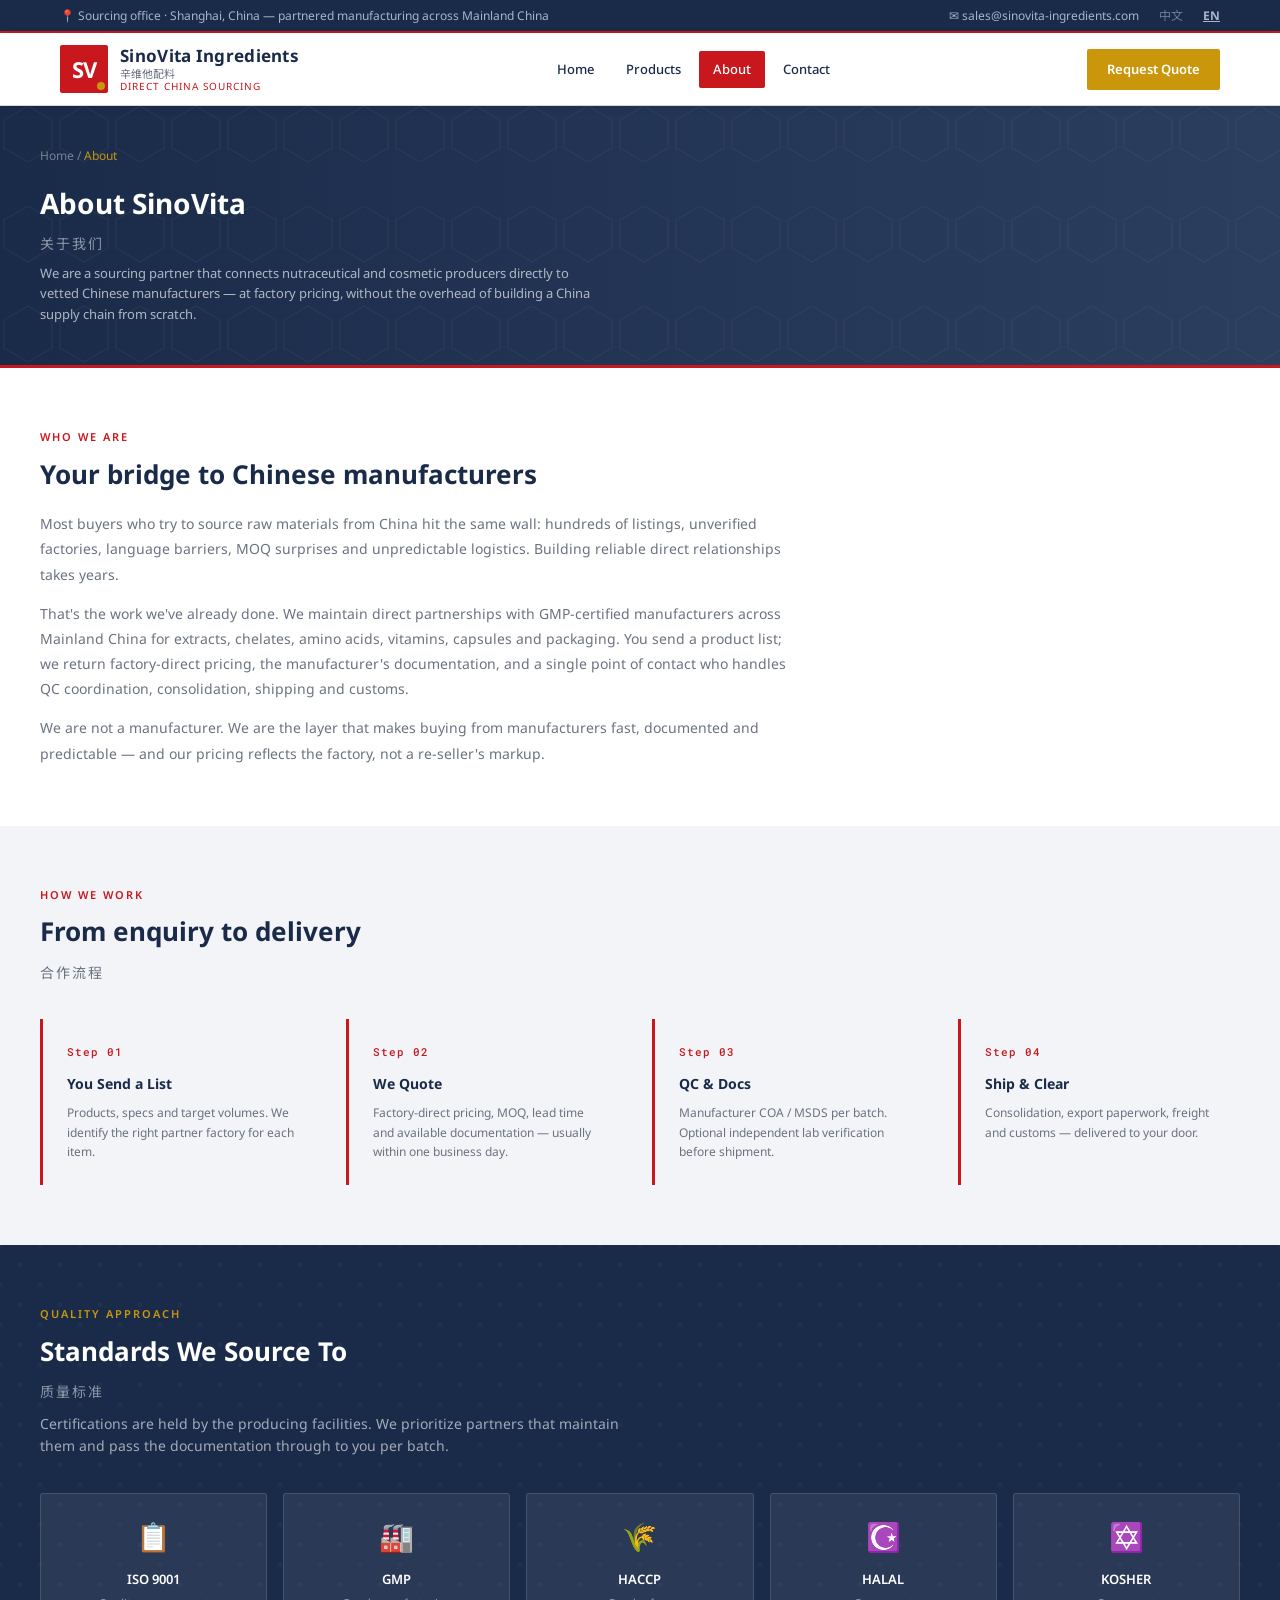
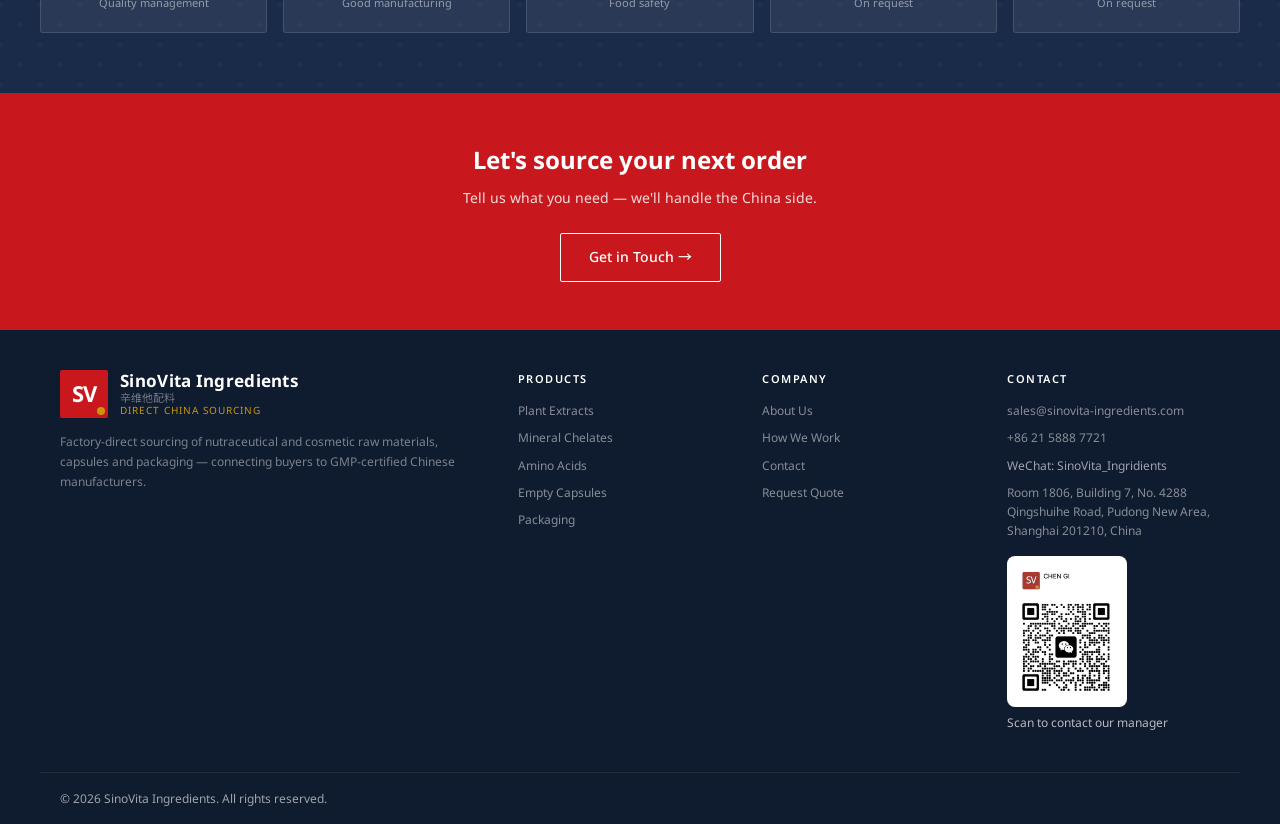
==== about.html @ 6c0c965a "Add files via upload" ====
<!DOCTYPE html>
<html lang="en">
<head>
<meta charset="UTF-8">
<meta name="viewport" content="width=device-width, initial-scale=1.0">
<title>About — SinoVita Ingredients | Direct China Sourcing Partner</title>
<meta name="description" content="Who we are: a sourcing partner connecting nutraceutical and cosmetic brands directly to GMP-certified Chinese manufacturers.">
<link rel="stylesheet" href="style.css">
</head>
<body>

<!-- TOP BAR -->
<div class="topbar">
  <div class="topbar-inner">
    <div data-i18n="topbar-office">📍 Sourcing office · Shanghai, China — partnered manufacturing across Mainland China</div>
    <div class="topbar-right">
      <a href="mailto:sales@sinovita-ingredients.com">✉ sales@sinovita-ingredients.com</a>
      <a href="?lang=zh" class="lang-btn" data-lang="zh">中文</a><a href="?lang=en" class="lang-btn" data-lang="en">EN</a>
    </div>
  </div>
</div>

<!-- HEADER -->
<header>
  <div class="header-inner">
    <a href="index.html" class="logo">
      <div class="logo-mark">SV</div>
      <div class="logo-text">
        <div class="en">SinoVita Ingredients</div>
        <div class="cn">辛维他配料</div>
        <div class="tagline">Direct China Sourcing</div>
      </div>
    </a>
    <nav>
      <a href="index.html" data-i18n="nav-home">Home</a>
      <a href="products.html" data-i18n="nav-products">Products</a>
      <a href="about.html" class="active" data-i18n="nav-about">About</a>
      <a href="contact.html" data-i18n="nav-contact">Contact</a>
    </nav>
    <a href="contact.html" class="header-cta" data-i18n="nav-cta">Request Quote</a>
  </div>
</header>

<!-- PAGE HERO -->
<section class="page-hero">
  <div class="page-hero-inner">
    <div class="breadcrumb"><a href="index.html">Home</a> / <span>About</span></div>
    <h1 data-i18n="ph-about-h1">About SinoVita</h1>
    <div class="cn">关于我们</div>
    <p>We are a sourcing partner that connects nutraceutical and cosmetic producers directly to vetted Chinese manufacturers — at factory pricing, without the overhead of building a China supply chain from scratch.</p>
  </div>
</section>

<!-- INTRO -->
<section class="section">
  <div class="section-inner">
    <div style="max-width:760px;">
      <div class="section-eyebrow" data-i18n="about-who-eyebrow">Who We Are</div>
      <h2 class="section-title" data-i18n="about-who-title">Your bridge to Chinese manufacturers</h2>
      <p style="font-size:14px; color:var(--gray-text); line-height:1.8; margin-top:16px;">
        Most buyers who try to source raw materials from China hit the same wall: hundreds of
        listings, unverified factories, language barriers, MOQ surprises and unpredictable
        logistics. Building reliable direct relationships takes years.
      </p>
      <p style="font-size:14px; color:var(--gray-text); line-height:1.8; margin-top:14px;">
        That's the work we've already done. We maintain direct partnerships with GMP-certified
        manufacturers across Mainland China for extracts, chelates, amino acids, vitamins,
        capsules and packaging. You send a product list; we return factory-direct pricing,
        the manufacturer's documentation, and a single point of contact who handles QC
        coordination, consolidation, shipping and customs.
      </p>
      <p style="font-size:14px; color:var(--gray-text); line-height:1.8; margin-top:14px;">
        We are not a manufacturer. We are the layer that makes buying from manufacturers
        fast, documented and predictable — and our pricing reflects the factory, not a
        re-seller's markup.
      </p>
    </div>
  </div>
</section>

<!-- HOW WE WORK -->
<section class="section bg-light">
  <div class="section-inner">
    <div class="section-header">
      <div class="section-eyebrow" data-i18n="about-how-eyebrow">How We Work</div>
      <h2 class="section-title" data-i18n="about-how-title">From enquiry to delivery</h2>
      <div class="section-title-cn">合作流程</div>
    </div>
    <div class="why-grid">
      <div class="why-item">
        <div class="why-num">Step 01</div>
        <h3>You Send a List</h3>
        <p>Products, specs and target volumes. We identify the right partner factory for each item.</p>
      </div>
      <div class="why-item">
        <div class="why-num">Step 02</div>
        <h3>We Quote</h3>
        <p>Factory-direct pricing, MOQ, lead time and available documentation — usually within one business day.</p>
      </div>
      <div class="why-item">
        <div class="why-num">Step 03</div>
        <h3>QC &amp; Docs</h3>
        <p>Manufacturer COA / MSDS per batch. Optional independent lab verification before shipment.</p>
      </div>
      <div class="why-item">
        <div class="why-num">Step 04</div>
        <h3>Ship &amp; Clear</h3>
        <p>Consolidation, export paperwork, freight and customs — delivered to your door.</p>
      </div>
    </div>
  </div>
</section>

<!-- VALUES / STANDARDS -->
<section class="section cert-section">
  <div class="section-inner">
    <div class="section-header">
      <div class="section-eyebrow" style="color:var(--gold)">Quality Approach</div>
      <h2 class="section-title" style="color:#fff">Standards We Source To</h2>
      <div class="section-title-cn" style="color:rgba(255,255,255,0.5)">质量标准</div>
      <p class="section-desc" style="color:rgba(255,255,255,0.6)">Certifications are held by the producing facilities. We prioritize partners that maintain them and pass the documentation through to you per batch.</p>
    </div>
    <div class="cert-grid">
      <div class="cert-card"><div class="cert-icon">📋</div><div class="cert-name">ISO 9001</div><div class="cert-desc">Quality management</div></div>
      <div class="cert-card"><div class="cert-icon">🏭</div><div class="cert-name">GMP</div><div class="cert-desc">Good manufacturing</div></div>
      <div class="cert-card"><div class="cert-icon">🌾</div><div class="cert-name">HACCP</div><div class="cert-desc">Food safety</div></div>
      <div class="cert-card"><div class="cert-icon">☪️</div><div class="cert-name">HALAL</div><div class="cert-desc">On request</div></div>
      <div class="cert-card"><div class="cert-icon">✡️</div><div class="cert-name">KOSHER</div><div class="cert-desc">On request</div></div>
    </div>
  </div>
</section>

<!-- CTA -->
<section class="section" style="background:var(--red); color:#fff; text-align:center; padding:48px 20px;">
  <div class="section-inner">
    <h2 style="font-size:24px; font-weight:700; margin-bottom:8px;" data-i18n="cta-about-h2">Let's source your next order</h2>
    <p style="font-size:14px; color:rgba(255,255,255,0.85); margin-bottom:24px;">Tell us what you need — we'll handle the China side.</p>
    <a href="contact.html" class="btn-outline" style="border-color:#fff;" data-i18n="cta-about-btn">Get in Touch →</a>
  </div>
</section>

<!-- FOOTER -->
<footer>
  <div class="footer-main">
    <div class="footer-brand">
      <a href="index.html" class="logo">
        <div class="logo-mark">SV</div>
        <div class="logo-text">
          <div class="en">SinoVita Ingredients</div>
          <div class="cn">辛维他配料</div>
          <div class="tagline">Direct China Sourcing</div>
        </div>
      </a>
      <p>Factory-direct sourcing of nutraceutical and cosmetic raw materials, capsules and packaging — connecting buyers to GMP-certified Chinese manufacturers.</p>
    </div>
    <div class="footer-col">
      <h4 data-i18n="footer-products">Products</h4>
      <ul>
        <li><a href="products.html" data-i18n="footer-extracts">Plant Extracts</a></li>
        <li><a href="products.html" data-i18n="footer-chelates">Mineral Chelates</a></li>
        <li><a href="products.html" data-i18n="footer-amino">Amino Acids</a></li>
        <li><a href="products.html" data-i18n="footer-capsules">Empty Capsules</a></li>
        <li><a href="products.html" data-i18n="footer-packaging">Packaging</a></li>
      </ul>
    </div>
    <div class="footer-col">
      <h4 data-i18n="footer-company">Company</h4>
      <ul>
        <li><a href="about.html" data-i18n="footer-about">About Us</a></li>
        <li><a href="about.html" data-i18n="footer-how">How We Work</a></li>
        <li><a href="contact.html" data-i18n="footer-contact-link">Contact</a></li>
        <li><a href="contact.html" data-i18n="footer-quote">Request Quote</a></li>
      </ul>
    </div>
    <div class="footer-col">
      <h4 data-i18n="footer-contact-title">Contact</h4>
      <ul>
        <li><a href="mailto:sales@sinovita-ingredients.com">sales@sinovita-ingredients.com</a></li>
        <li><a href="https://web.wechat.com/?lang=en">+86 21 5888 7721</a></li>
        <li>WeChat: SinoVita_Ingridients</li>
        <li><a href="#">Room 1806, Building 7, No. 4288 Qingshuihe Road, Pudong New Area, Shanghai 201210, China</a></li>
        <li><img data-qr="1" src="" alt="WeChat — SinoVita_Ingridients" style="width:120px;height:auto;margin-top:8px;border-radius:8px;background:#fff;padding:6px;"><div style="font-size:12px;color:rgba(255,255,255,0.7);margin-top:6px;" data-i18n="qr-caption">Для связи с менеджером — наведи камеру</div></li>
      </ul>
    </div>
  </div>
  <div class="footer-bottom">
    <div>© 2026 SinoVita Ingredients. All rights reserved.</div>
    <div class="icp"></div>
  </div>
</footer>

<script src="illustrations.js"></script>
<script src="i18n.js"></script>
</body>
</html>
---- style.css ----
/* =============================================
   SinoPharm Ingredients Co., Ltd.
   Global Stylesheet
   ============================================= */

@import url('https://fonts.googleapis.com/css2?family=Noto+Sans:wght@400;500;600;700&family=Noto+Sans+SC:wght@400;500;700&family=Roboto+Mono:wght@400;500&display=swap');

:root {
  --red:      #C8181E;
  --red-dark: #9E1015;
  --gold:     #C9960C;
  --navy:     #1A2B4A;
  --navy-mid: #2C3E5E;
  --gray-bg:  #F2F4F7;
  --gray-line:#D0D5DE;
  --gray-text:#6B7280;
  --white:    #FFFFFF;
  --text:     #1C1C1C;

  --font-main: 'Noto Sans', 'Noto Sans SC', Arial, sans-serif;
  --font-mono: 'Roboto Mono', monospace;
}

*, *::before, *::after { box-sizing: border-box; margin: 0; padding: 0; }

html { scroll-behavior: smooth; }

body {
  font-family: var(--font-main);
  font-size: 14px;
  line-height: 1.6;
  color: var(--text);
  background: var(--white);
}

a { color: inherit; text-decoration: none; }
img { max-width: 100%; display: block; }
ul { list-style: none; }

/* ── TOP BAR ── */
.topbar {
  background: var(--navy);
  color: #aab4c8;
  font-size: 12px;
  padding: 6px 0;
  border-bottom: 2px solid var(--red);
}
.topbar-inner {
  max-width: 1200px; margin: 0 auto; padding: 0 20px;
  display: flex; justify-content: space-between; align-items: center;
  flex-wrap: wrap; gap: 6px;
}
.topbar a { color: #aab4c8; }
.topbar a:hover { color: var(--gold); }
.topbar-right { display: flex; gap: 20px; }

/* ── HEADER ── */
header {
  background: var(--white);
  border-bottom: 1px solid var(--gray-line);
  position: sticky; top: 0; z-index: 100;
  box-shadow: 0 2px 8px rgba(0,0,0,0.08);
}
.header-inner {
  max-width: 1200px; margin: 0 auto; padding: 12px 20px;
  display: flex; align-items: center; justify-content: space-between; gap: 20px;
}
.logo { display: flex; align-items: center; gap: 12px; }
.logo-mark {
  width: 48px; height: 48px;
  background: var(--red);
  display: flex; align-items: center; justify-content: center;
  font-size: 22px; font-weight: 700; color: var(--white);
  border-radius: 2px;
  letter-spacing: -1px;
  position: relative;
}
.logo-mark::after {
  content: '';
  position: absolute; bottom: 3px; right: 3px;
  width: 8px; height: 8px;
  background: var(--gold);
  border-radius: 50%;
}
.logo-text { line-height: 1.2; }
.logo-text .en { font-size: 17px; font-weight: 700; color: var(--navy); letter-spacing: 0.3px; }
.logo-text .cn { font-size: 11px; color: var(--gray-text); font-family: 'Noto Sans SC', sans-serif; }
.logo-text .tagline { font-size: 10px; color: var(--red); text-transform: uppercase; letter-spacing: 1px; }

nav { display: flex; gap: 4px; }
nav a {
  padding: 8px 14px;
  font-size: 13px; font-weight: 500;
  color: var(--navy);
  border-radius: 2px;
  transition: background 0.15s, color 0.15s;
  white-space: nowrap;
}
nav a:hover, nav a.active { background: var(--red); color: var(--white); }

.header-cta {
  background: var(--gold); color: var(--white);
  padding: 10px 20px; font-size: 13px; font-weight: 600;
  border-radius: 2px; white-space: nowrap;
  transition: background 0.15s;
}
.header-cta:hover { background: #a87b08; color: var(--white); }

/* ── HERO ── */
.hero {
  /* Primary look is the CSS gradient (always works).
     OPTIONAL photo: uncomment the url(...) line below and paste a verified
     Unsplash/Pexels image URL — the dark gradient on top keeps text readable
     whether or not the photo loads. See README "Adding photos". */
  background:
    /* url('PASTE_VERIFIED_IMAGE_URL_HERE') center/cover no-repeat, */
    linear-gradient(135deg, #0F1B2E 0%, #1A2B4A 55%, #1e3a6e 100%);
  color: var(--white);
  padding: 60px 20px;
  position: relative; overflow: hidden;
}
/* faint hex/molecular SVG pattern overlay for a lab/industrial feel */
.hero::after {
  content: '';
  position: absolute; inset: 0;
  background-image: url("data:image/svg+xml,%3Csvg xmlns='http://www.w3.org/2000/svg' width='56' height='100' viewBox='0 0 56 100'%3E%3Cg fill='none' stroke='%23ffffff' stroke-opacity='0.06' stroke-width='1'%3E%3Cpath d='M28 0l24 14v28L28 56 4 42V14z'/%3E%3Cpath d='M28 56l24 14v28L28 112 4 98V70z'/%3E%3C/g%3E%3C/svg%3E");
  pointer-events: none; z-index: 0;
}
.hero::before {
  content: '工厂直采';
  position: absolute; right: -10px; top: 50%; transform: translateY(-50%);
  font-family: 'Noto Sans SC', sans-serif;
  font-size: 90px; font-weight: 700;
  color: rgba(255,255,255,0.05);
  white-space: nowrap; writing-mode: vertical-rl;
  pointer-events: none; z-index: 0;
}
.hero-inner {
  position: relative; z-index: 1;
  max-width: 1200px; margin: 0 auto;
  display: grid; grid-template-columns: 1fr 380px; gap: 40px; align-items: center;
}
.hero-badge {
  display: inline-block;
  background: var(--red); color: var(--white);
  font-size: 11px; font-weight: 600; letter-spacing: 1.5px;
  text-transform: uppercase; padding: 4px 12px;
  margin-bottom: 16px;
}
.hero h1 {
  font-size: 36px; font-weight: 700; line-height: 1.2;
  margin-bottom: 8px;
}
.hero h1 span { color: var(--gold); }
.hero-sub {
  font-family: 'Noto Sans SC', sans-serif;
  font-size: 16px; color: rgba(255,255,255,0.6);
  margin-bottom: 20px; letter-spacing: 2px;
}
.hero-desc {
  font-size: 14px; color: rgba(255,255,255,0.75);
  max-width: 520px; margin-bottom: 30px; line-height: 1.7;
}
.hero-actions { display: flex; gap: 12px; flex-wrap: wrap; }
.btn-primary {
  background: var(--red); color: var(--white);
  padding: 12px 28px; font-size: 14px; font-weight: 600;
  border-radius: 2px; transition: background 0.15s;
  display: inline-block;
}
.btn-primary:hover { background: var(--red-dark); color: var(--white); }
.btn-outline {
  border: 1px solid rgba(255,255,255,0.35); color: var(--white);
  padding: 12px 28px; font-size: 14px; font-weight: 500;
  border-radius: 2px; transition: border-color 0.15s;
  display: inline-block;
}
.btn-outline:hover { border-color: var(--gold); color: var(--gold); }

.hero-stats {
  background: rgba(255,255,255,0.07);
  border: 1px solid rgba(255,255,255,0.12);
  border-radius: 4px; padding: 28px;
}
.hero-stats h3 {
  font-size: 11px; text-transform: uppercase; letter-spacing: 2px;
  color: var(--gold); margin-bottom: 20px;
}
.stat-row { display: flex; flex-direction: column; gap: 16px; }
.stat-item { border-bottom: 1px solid rgba(255,255,255,0.08); padding-bottom: 16px; }
.stat-item:last-child { border-bottom: none; padding-bottom: 0; }
.stat-num { font-size: 28px; font-weight: 700; color: var(--white); line-height: 1; }
.stat-num span { font-size: 14px; color: var(--gold); margin-left: 2px; }
.stat-label { font-size: 12px; color: rgba(255,255,255,0.55); margin-top: 2px; }

/* ── TRUST BAR ── */
.trust-bar {
  background: var(--gray-bg);
  border-bottom: 1px solid var(--gray-line);
  padding: 16px 20px;
}
.trust-bar-inner {
  max-width: 1200px; margin: 0 auto;
  display: flex; align-items: center; justify-content: space-around;
  flex-wrap: wrap; gap: 12px;
}
.trust-item {
  display: flex; align-items: center; gap: 8px;
  font-size: 12px; color: var(--navy-mid); font-weight: 500;
}
.trust-icon { font-size: 18px; }
.trust-divider { width: 1px; height: 24px; background: var(--gray-line); }

/* ── SECTION COMMON ── */
.section { padding: 60px 20px; }
.section-inner { max-width: 1200px; margin: 0 auto; }
.section-header { margin-bottom: 36px; }
.section-eyebrow {
  font-size: 11px; font-weight: 600; letter-spacing: 2px;
  text-transform: uppercase; color: var(--red);
  margin-bottom: 8px;
}
.section-title { font-size: 26px; font-weight: 700; color: var(--navy); margin-bottom: 8px; }
.section-title-cn {
  font-family: 'Noto Sans SC', sans-serif;
  font-size: 14px; color: var(--gray-text); letter-spacing: 2px;
}
.section-desc { font-size: 14px; color: var(--gray-text); max-width: 600px; margin-top: 10px; }

/* ── CATEGORIES GRID ── */
.cat-grid {
  display: grid;
  grid-template-columns: repeat(3, 1fr);
  gap: 20px;
}
.cat-card {
  border: 1px solid var(--gray-line);
  border-radius: 3px; overflow: hidden;
  transition: box-shadow 0.2s, border-color 0.2s;
  background: var(--white);
}
.cat-card:hover { box-shadow: 0 4px 20px rgba(0,0,0,0.1); border-color: var(--red); }
.cat-img {
  height: 160px; overflow: hidden;
  background:
    repeating-linear-gradient(45deg, rgba(26,43,74,0.03) 0 10px, transparent 10px 20px),
    linear-gradient(135deg, #eef2f7 0%, #dde4ee 100%);
  display: flex; align-items: center; justify-content: center;
  position: relative;
  padding: 14px;
}
.cat-img svg { width: 100%; height: 100%; }
.cat-card:hover .cat-img { filter: brightness(0.98); }
.cat-body { padding: 16px; }
.cat-body h3 { font-size: 15px; font-weight: 600; color: var(--navy); margin-bottom: 4px; }
.cat-body .cn { font-family: 'Noto Sans SC', sans-serif; font-size: 11px; color: var(--gray-text); margin-bottom: 8px; }
.cat-body p { font-size: 12px; color: var(--gray-text); line-height: 1.5; margin-bottom: 12px; }
.cat-link {
  font-size: 12px; font-weight: 600; color: var(--red);
  text-transform: uppercase; letter-spacing: 1px;
  display: flex; align-items: center; gap: 4px;
}
.cat-link::after { content: '→'; }

/* ── WHY US ── */
.why-grid {
  display: grid; grid-template-columns: repeat(4, 1fr); gap: 24px;
}
.why-item {
  padding: 24px;
  border-left: 3px solid var(--red);
  background: var(--gray-bg);
}
.why-num {
  font-family: var(--font-mono);
  font-size: 11px; color: var(--red); font-weight: 500;
  letter-spacing: 1px; margin-bottom: 12px;
}
.why-item h3 { font-size: 14px; font-weight: 700; color: var(--navy); margin-bottom: 8px; }
.why-item p { font-size: 12px; color: var(--gray-text); line-height: 1.6; }

/* ── CERTS ── */
.cert-section {
  background:
    url("data:image/svg+xml,%3Csvg xmlns='http://www.w3.org/2000/svg' width='40' height='40'%3E%3Cg fill='none' stroke='%23ffffff' stroke-opacity='0.04'%3E%3Ccircle cx='20' cy='20' r='1.5'/%3E%3Ccircle cx='0' cy='0' r='1.5'/%3E%3Ccircle cx='40' cy='40' r='1.5'/%3E%3Ccircle cx='0' cy='40' r='1.5'/%3E%3Ccircle cx='40' cy='0' r='1.5'/%3E%3C/g%3E%3C/svg%3E"),
    var(--navy);
  color: var(--white);
}
.cert-grid {
  display: grid; grid-template-columns: repeat(5, 1fr); gap: 16px;
  margin-top: 32px;
}
.cert-card {
  background: rgba(255,255,255,0.07);
  border: 1px solid rgba(255,255,255,0.12);
  border-radius: 3px; padding: 20px 16px; text-align: center;
}
.cert-icon { font-size: 28px; margin-bottom: 10px; }
.cert-name { font-size: 13px; font-weight: 600; margin-bottom: 4px; }
.cert-desc { font-size: 11px; color: rgba(255,255,255,0.5); }

/* ── PRODUCTS TABLE ── */
.sec-head-ill { display: flex; align-items: center; gap: 18px; }
.sec-ill {
  width: 88px; height: 64px; flex-shrink: 0;
  background: linear-gradient(135deg, #eef2f7, #dde4ee);
  border: 1px solid var(--gray-line); border-radius: 3px;
  padding: 8px;
}
.sec-ill svg { width: 100%; height: 100%; }
@media (max-width: 600px) { .sec-ill { display: none; } }
.products-section { background: var(--gray-bg); }
.table-wrap { overflow-x: auto; }
table {
  width: 100%; border-collapse: collapse;
  background: var(--white);
  font-size: 13px;
}
thead { background: var(--navy); color: var(--white); }
thead th {
  padding: 12px 16px; text-align: left;
  font-size: 11px; font-weight: 600; letter-spacing: 1px; text-transform: uppercase;
}
tbody tr { border-bottom: 1px solid var(--gray-line); }
tbody tr:hover { background: #f8f9fb; }
tbody td { padding: 10px 16px; color: var(--text); }
tbody td:first-child { font-weight: 500; }
.badge {
  display: inline-block;
  font-size: 10px; font-weight: 600; padding: 2px 8px;
  border-radius: 2px; text-transform: uppercase; letter-spacing: 0.5px;
}
.badge-green { background: #dcfce7; color: #166534; }
.badge-blue  { background: #dbeafe; color: #1e40af; }
.badge-gold  { background: #fef3c7; color: #92400e; }

/* ── CONTACT SECTION ── */
.contact-grid {
  display: grid; grid-template-columns: 1fr 1fr; gap: 48px; align-items: start;
}
.contact-info h2 { font-size: 24px; font-weight: 700; color: var(--navy); margin-bottom: 8px; }
.contact-info .cn { font-family: 'Noto Sans SC', sans-serif; font-size: 13px; color: var(--gray-text); margin-bottom: 24px; }
.contact-items { display: flex; flex-direction: column; gap: 16px; }
.contact-item { display: flex; gap: 14px; align-items: flex-start; }
.c-icon {
  width: 36px; height: 36px; flex-shrink: 0;
  background: var(--red); color: var(--white);
  border-radius: 2px; display: flex; align-items: center; justify-content: center;
  font-size: 16px;
}
.c-label { font-size: 11px; color: var(--gray-text); text-transform: uppercase; letter-spacing: 1px; margin-bottom: 2px; }
.c-val { font-size: 14px; font-weight: 500; color: var(--navy); }
.c-val a { color: var(--navy); }
.c-val a:hover { color: var(--red); }

.inquiry-form { background: var(--gray-bg); border: 1px solid var(--gray-line); padding: 28px; }
.inquiry-form h3 { font-size: 16px; font-weight: 700; color: var(--navy); margin-bottom: 4px; }
.inquiry-form .sub { font-size: 12px; color: var(--gray-text); margin-bottom: 20px; }
.form-row { margin-bottom: 14px; }
.form-row label { display: block; font-size: 11px; font-weight: 600; color: var(--navy); margin-bottom: 5px; text-transform: uppercase; letter-spacing: 0.5px; }
.form-row input,
.form-row select,
.form-row textarea {
  width: 100%; padding: 10px 12px;
  border: 1px solid var(--gray-line); border-radius: 2px;
  font-size: 13px; font-family: var(--font-main);
  background: var(--white); color: var(--text);
  transition: border-color 0.15s;
  outline: none;
}
.form-row input:focus,
.form-row select:focus,
.form-row textarea:focus { border-color: var(--navy); }
.form-row textarea { resize: vertical; min-height: 90px; }
.form-row-2 { display: grid; grid-template-columns: 1fr 1fr; gap: 12px; }
.form-submit {
  width: 100%; padding: 12px;
  background: var(--red); color: var(--white);
  border: none; cursor: pointer;
  font-size: 14px; font-weight: 600; font-family: var(--font-main);
  border-radius: 2px; transition: background 0.15s;
  margin-top: 4px;
}
.form-submit:hover { background: var(--red-dark); }
.form-note { font-size: 11px; color: var(--gray-text); margin-top: 10px; text-align: center; }

/* ── FOOTER ── */
footer {
  background: #0F1B2E;
  color: rgba(255,255,255,0.6);
  font-size: 12px;
}
.footer-main {
  max-width: 1200px; margin: 0 auto; padding: 40px 20px;
  display: grid; grid-template-columns: 2fr 1fr 1fr 1fr; gap: 32px;
}
.footer-brand .logo-text .en { color: var(--white); }
.footer-brand .logo-text .cn { color: rgba(255,255,255,0.4); }
.footer-brand .logo-text .tagline { color: var(--gold); }
.footer-brand p { margin-top: 14px; font-size: 12px; line-height: 1.7; color: rgba(255,255,255,0.45); }
.footer-col h4 { font-size: 11px; font-weight: 600; color: var(--white); text-transform: uppercase; letter-spacing: 1.5px; margin-bottom: 14px; }
.footer-col ul { display: flex; flex-direction: column; gap: 8px; }
.footer-col ul li a { color: rgba(255,255,255,0.5); font-size: 12px; transition: color 0.15s; }
.footer-col ul li a:hover { color: var(--gold); }
.footer-bottom {
  border-top: 1px solid rgba(255,255,255,0.08);
  padding: 16px 20px;
  max-width: 1200px; margin: 0 auto;
  display: flex; justify-content: space-between; align-items: center;
  flex-wrap: wrap; gap: 8px;
}
.footer-bottom .icp { font-size: 11px; color: rgba(255,255,255,0.3); }

/* ── ABOUT PAGE ── */
.about-hero {
  background: var(--navy); color: var(--white); padding: 48px 20px;
  text-align: center;
}
.about-hero h1 { font-size: 32px; font-weight: 700; margin-bottom: 8px; }
.about-hero .cn { font-family: 'Noto Sans SC'; font-size: 16px; color: rgba(255,255,255,0.5); letter-spacing: 3px; }
.breadcrumb {
  font-size: 12px; color: rgba(255,255,255,0.4);
  margin-bottom: 16px;
}
.breadcrumb a { color: rgba(255,255,255,0.4); }
.breadcrumb span { color: var(--gold); }

.timeline { position: relative; padding-left: 32px; }
.timeline::before {
  content: ''; position: absolute; left: 8px; top: 0; bottom: 0;
  width: 2px; background: var(--gray-line);
}
.tl-item { position: relative; margin-bottom: 28px; }
.tl-dot {
  position: absolute; left: -28px; top: 4px;
  width: 12px; height: 12px; border-radius: 50%;
  background: var(--red); border: 2px solid var(--white);
  box-shadow: 0 0 0 2px var(--red);
}
.tl-year { font-family: var(--font-mono); font-size: 12px; color: var(--red); font-weight: 500; }
.tl-item h3 { font-size: 14px; font-weight: 600; color: var(--navy); }
.tl-item p { font-size: 13px; color: var(--gray-text); }

.team-grid { display: grid; grid-template-columns: repeat(3, 1fr); gap: 24px; }
.team-card {
  border: 1px solid var(--gray-line); padding: 24px; text-align: center;
  background: var(--gray-bg);
}
.team-avatar {
  width: 72px; height: 72px; border-radius: 50%;
  background: var(--navy); color: var(--white);
  display: flex; align-items: center; justify-content: center;
  font-size: 26px; font-weight: 700; margin: 0 auto 14px;
}
.team-card h3 { font-size: 15px; font-weight: 600; color: var(--navy); }
.team-card .role { font-size: 12px; color: var(--red); margin-bottom: 8px; }
.team-card p { font-size: 12px; color: var(--gray-text); line-height: 1.5; }

/* ── PRODUCTS PAGE ── */
.filter-bar {
  display: flex; gap: 8px; flex-wrap: wrap; margin-bottom: 28px;
}
.filter-btn {
  padding: 6px 16px; font-size: 12px; font-weight: 500;
  border: 1px solid var(--gray-line); background: var(--white);
  border-radius: 2px; cursor: pointer; transition: all 0.15s;
  font-family: var(--font-main);
}
.filter-btn:hover, .filter-btn.active { background: var(--red); color: var(--white); border-color: var(--red); }

.prod-grid { display: grid; grid-template-columns: repeat(3, 1fr); gap: 20px; }
.prod-card {
  border: 1px solid var(--gray-line); background: var(--white);
  border-radius: 3px; overflow: hidden;
}
.prod-card-head {
  background: var(--gray-bg); padding: 20px;
  display: flex; align-items: center; gap: 14px;
  border-bottom: 1px solid var(--gray-line);
}
.prod-icon { font-size: 28px; }
.prod-card-head h3 { font-size: 13px; font-weight: 600; color: var(--navy); line-height: 1.3; }
.prod-card-head .cas { font-family: var(--font-mono); font-size: 11px; color: var(--gray-text); }
.prod-card-body { padding: 16px; }
.prod-spec { display: flex; justify-content: space-between; font-size: 12px; padding: 5px 0; border-bottom: 1px solid var(--gray-line); }
.prod-spec:last-of-type { border-bottom: none; }
.prod-spec .key { color: var(--gray-text); }
.prod-spec .val { font-weight: 500; color: var(--navy); }
.prod-card-foot {
  padding: 12px 16px; background: var(--gray-bg);
  border-top: 1px solid var(--gray-line);
  display: flex; justify-content: space-between; align-items: center;
}
.moq { font-size: 11px; color: var(--gray-text); }
.moq strong { color: var(--navy); }
.req-quote {
  font-size: 11px; font-weight: 600; color: var(--red);
  text-transform: uppercase; letter-spacing: 0.5px;
}

/* ── PRODUCTION GALLERY ── */
.gallery-grid {
  display: grid; grid-template-columns: repeat(4, 1fr); gap: 16px;
}
.gallery-tile {
  height: 200px; border-radius: 3px; overflow: hidden;
  position: relative; display: flex; align-items: center; justify-content: center;
  background:
    repeating-linear-gradient(45deg, rgba(255,255,255,0.03) 0 12px, transparent 12px 24px),
    linear-gradient(150deg, var(--navy) 0%, var(--navy-mid) 70%, #24416e 100%);
  font-size: 46px;
  border: 1px solid var(--gray-line);
  padding: 24px;
}
.gallery-ill { width: 100%; height: 100%; position: relative; z-index: 1; }
.gallery-ill svg { width: 100%; height: 100%; }
.gallery-tile::after {
  content: ''; position: absolute; inset: 0;
  background: linear-gradient(to top, rgba(15,27,46,0.85) 0%, transparent 55%);
}
.gallery-cap {
  position: absolute; bottom: 12px; left: 14px; z-index: 2;
  font-size: 12px; font-weight: 600; color: #fff; letter-spacing: 0.3px;
}

/* ── PAGE-SPECIFIC HERO ── */
.page-hero {
  background:
    url("data:image/svg+xml,%3Csvg xmlns='http://www.w3.org/2000/svg' width='56' height='100' viewBox='0 0 56 100'%3E%3Cg fill='none' stroke='%23ffffff' stroke-opacity='0.05'%3E%3Cpath d='M28 0l24 14v28L28 56 4 42V14z'/%3E%3C/g%3E%3C/svg%3E"),
    linear-gradient(to right, var(--navy) 0%, var(--navy-mid) 100%);
  color: var(--white); padding: 40px 20px;
  border-bottom: 3px solid var(--red);
}
.page-hero-inner { max-width: 1200px; margin: 0 auto; }
.page-hero h1 { font-size: 28px; font-weight: 700; margin-bottom: 6px; }
.page-hero .cn { font-family: 'Noto Sans SC'; font-size: 14px; color: rgba(255,255,255,0.5); letter-spacing: 2px; margin-bottom: 8px; }
.page-hero p { font-size: 13px; color: rgba(255,255,255,0.65); max-width: 560px; }

/* ── UTILITY ── */
.bg-light { background: var(--gray-bg); }
.text-center { text-align: center; }
.mt-8 { margin-top: 8px; }
.mt-16 { margin-top: 16px; }
.mt-24 { margin-top: 24px; }
.mt-32 { margin-top: 32px; }

/* ── MOBILE ── */
@media (max-width: 900px) {
  .hero-inner { grid-template-columns: 1fr; }
  .hero-stats { display: none; }
  .cat-grid { grid-template-columns: repeat(2, 1fr); }
  .why-grid { grid-template-columns: repeat(2, 1fr); }
  .cert-grid { grid-template-columns: repeat(3, 1fr); }
  .contact-grid { grid-template-columns: 1fr; }
  .footer-main { grid-template-columns: 1fr 1fr; }
  .prod-grid { grid-template-columns: repeat(2, 1fr); }
  .team-grid { grid-template-columns: 1fr 1fr; }
}
@media (max-width: 600px) {
  .cat-grid, .prod-grid, .team-grid { grid-template-columns: 1fr; }
  .why-grid { grid-template-columns: 1fr; }
  .cert-grid { grid-template-columns: repeat(2, 1fr); }
  nav { display: none; }
  .footer-main { grid-template-columns: 1fr; }
  .form-row-2 { grid-template-columns: 1fr; }
}
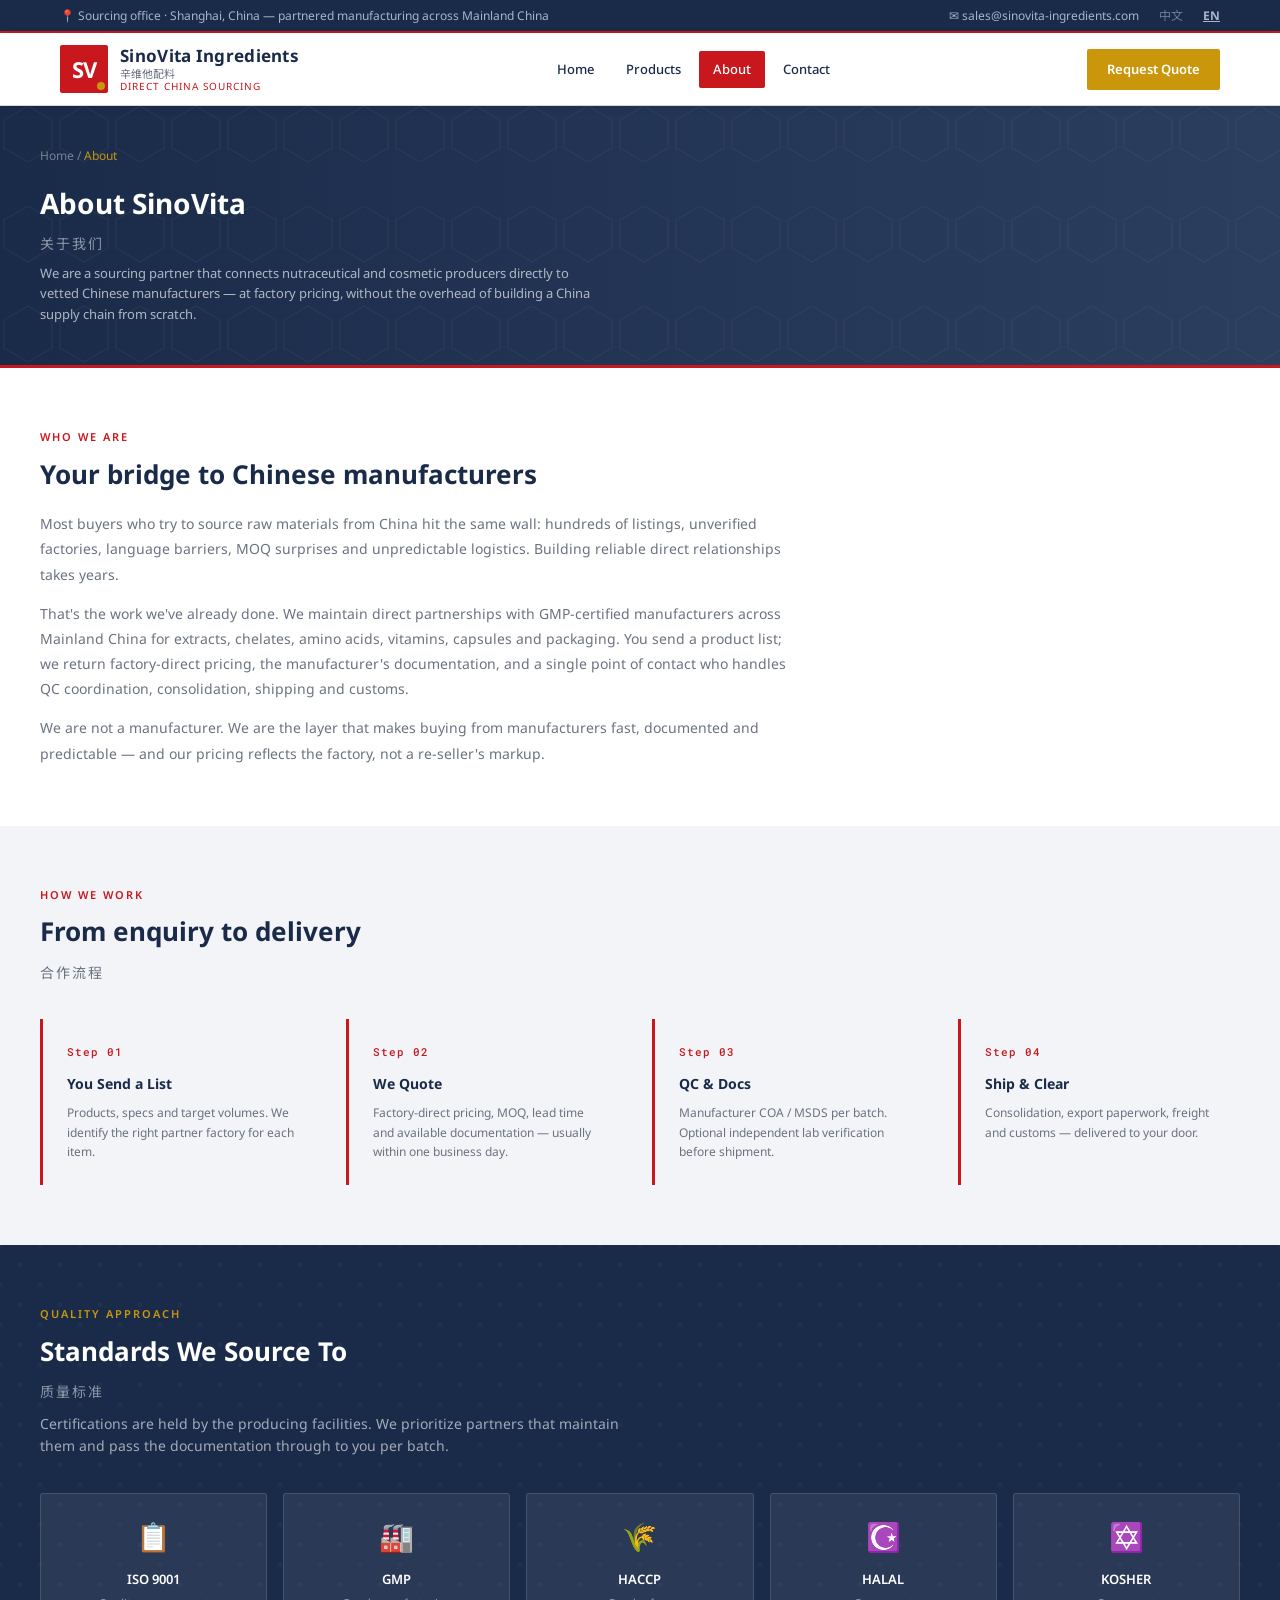
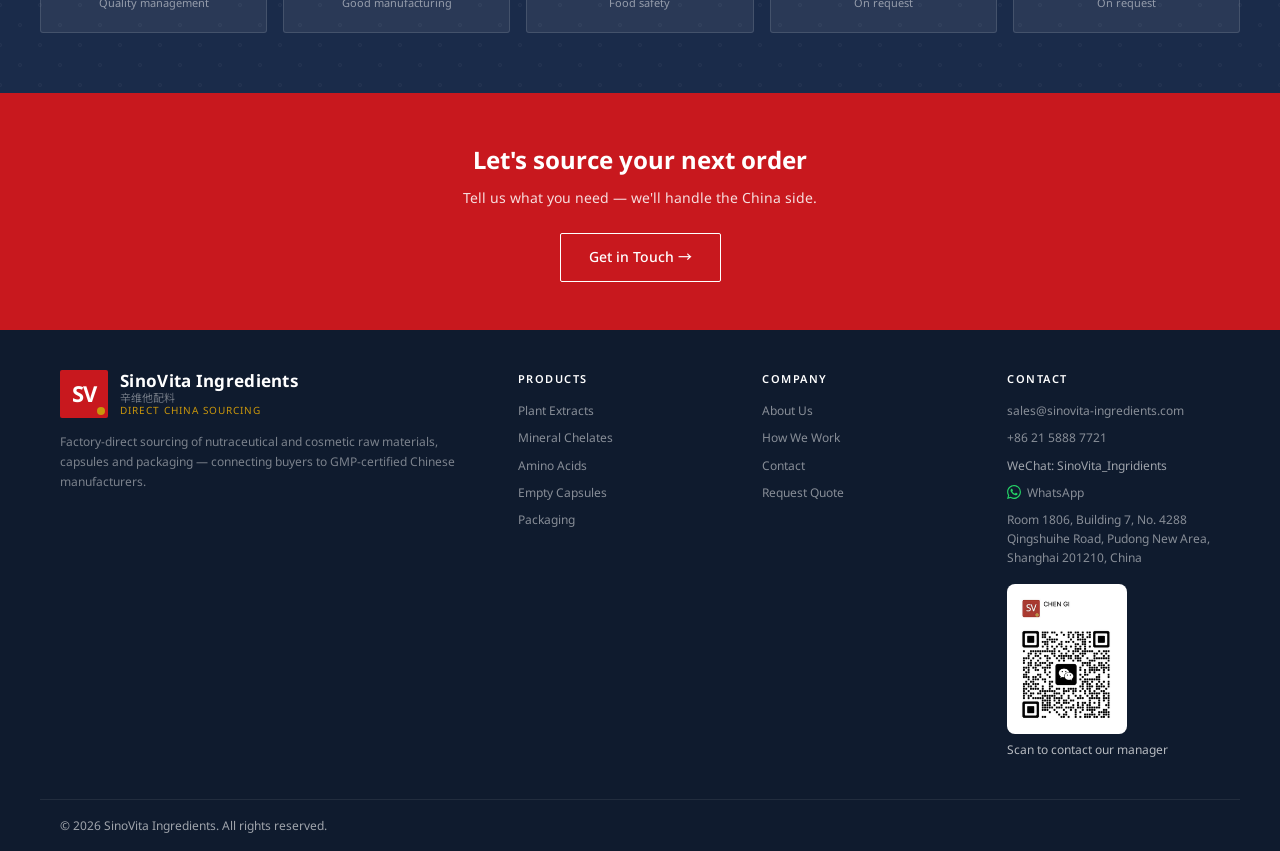
==== commit 43ba789a: "Add WhatsApp contact link to footer (all pages) and contact section" ====
--- a/about.html
+++ b/about.html
@@ -178,6 +178,7 @@
         <li><a href="mailto:sales@sinovita-ingredients.com">sales@sinovita-ingredients.com</a></li>
         <li><a href="https://web.wechat.com/?lang=en">+86 21 5888 7721</a></li>
         <li>WeChat: SinoVita_Ingridients</li>
+        <li><a href="https://wa.me/SinoVitaIng" target="_blank" rel="noopener" style="display:flex;align-items:center;gap:6px;"><svg xmlns="http://www.w3.org/2000/svg" viewBox="0 0 24 24" width="14" height="14" style="fill:#25D366;flex-shrink:0"><path d="M17.472 14.382c-.297-.149-1.758-.867-2.03-.967-.273-.099-.471-.148-.67.15-.197.297-.767.966-.94 1.164-.173.199-.347.223-.644.075-.297-.15-1.255-.463-2.39-1.475-.883-.788-1.48-1.761-1.653-2.059-.173-.297-.018-.458.13-.606.134-.133.298-.347.446-.52.149-.174.198-.298.298-.497.099-.198.05-.371-.025-.52-.075-.149-.669-1.612-.916-2.207-.242-.579-.487-.5-.669-.51-.173-.008-.371-.01-.57-.01-.198 0-.52.074-.792.372-.272.297-1.04 1.016-1.04 2.479 0 1.462 1.065 2.875 1.213 3.074.149.198 2.096 3.2 5.077 4.487.709.306 1.262.489 1.694.625.712.227 1.36.195 1.871.118.571-.085 1.758-.719 2.006-1.413.248-.694.248-1.289.173-1.413-.074-.124-.272-.198-.57-.347m-5.421 7.403h-.004a9.87 9.87 0 01-5.031-1.378l-.361-.214-3.741.982.998-3.648-.235-.374a9.86 9.86 0 01-1.51-5.26c.001-5.45 4.436-9.884 9.888-9.884 2.64 0 5.122 1.03 6.988 2.898a9.825 9.825 0 012.893 6.994c-.003 5.45-4.437 9.884-9.885 9.884m8.413-18.297A11.815 11.815 0 0012.05 0C5.495 0 .16 5.335.157 11.892c0 2.096.547 4.142 1.588 5.945L.057 24l6.305-1.654a11.882 11.882 0 005.683 1.448h.005c6.554 0 11.89-5.335 11.893-11.893a11.821 11.821 0 00-3.48-8.413z"/></svg>WhatsApp</a></li>
         <li><a href="#">Room 1806, Building 7, No. 4288 Qingshuihe Road, Pudong New Area, Shanghai 201210, China</a></li>
         <li><img data-qr="1" src="" alt="WeChat — SinoVita_Ingridients" style="width:120px;height:auto;margin-top:8px;border-radius:8px;background:#fff;padding:6px;"><div style="font-size:12px;color:rgba(255,255,255,0.7);margin-top:6px;" data-i18n="qr-caption">Для связи с менеджером — наведи камеру</div></li>
       </ul>
@@ -192,4 +193,4 @@
 <script src="illustrations.js"></script>
 <script src="i18n.js"></script>
 </body>
-</html>
+</html>
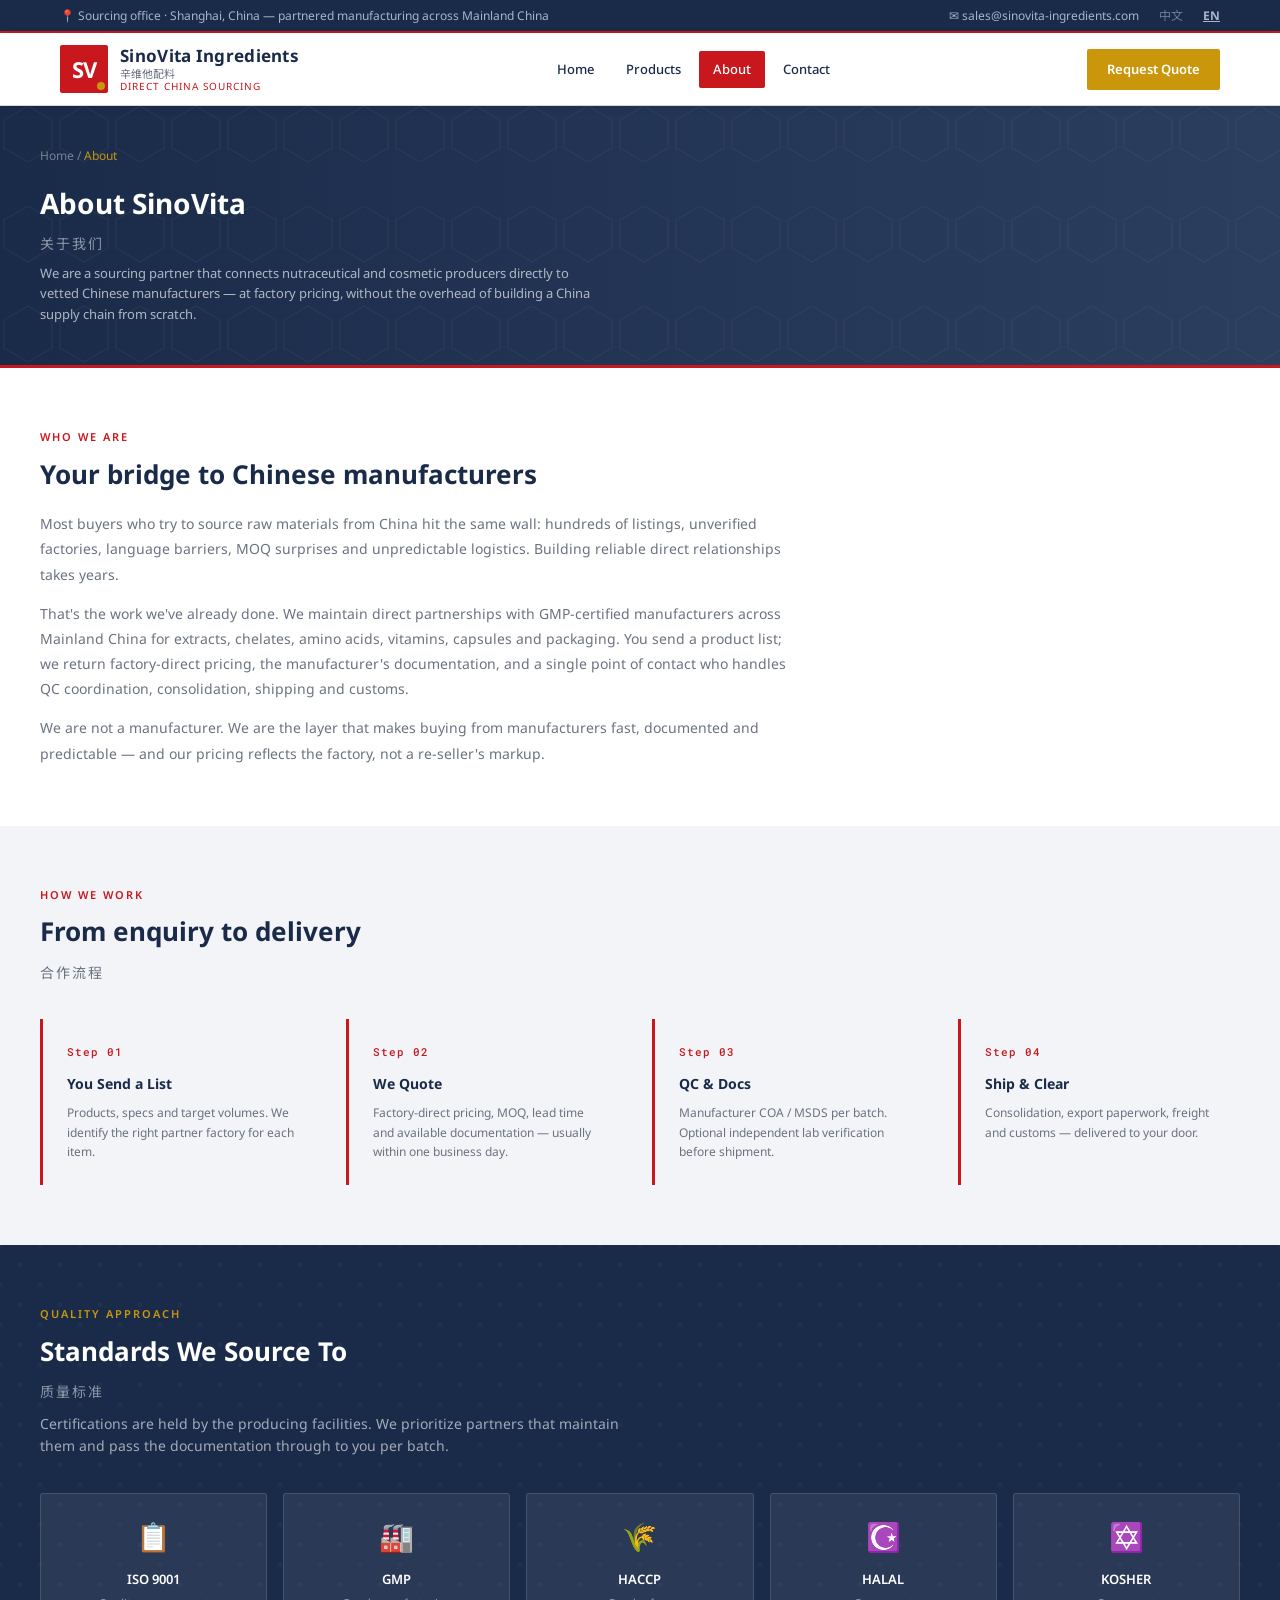
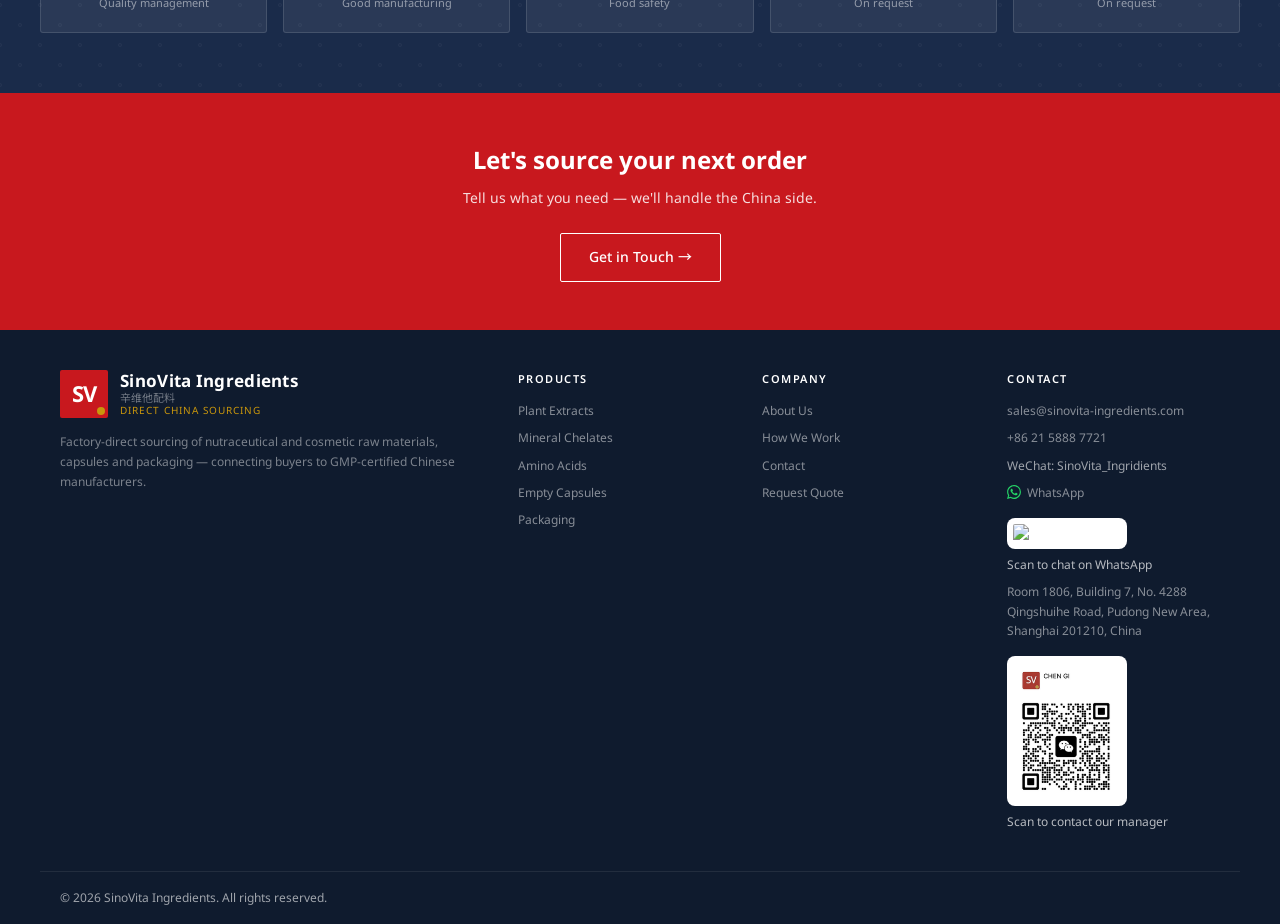
==== commit 1751e79d: "Add WhatsApp QR code to footer (all pages) and contact section" ====
--- a/about.html
+++ b/about.html
@@ -178,7 +178,8 @@
         <li><a href="mailto:sales@sinovita-ingredients.com">sales@sinovita-ingredients.com</a></li>
         <li><a href="https://web.wechat.com/?lang=en">+86 21 5888 7721</a></li>
         <li>WeChat: SinoVita_Ingridients</li>
-        <li><a href="https://wa.me/SinoVitaIng" target="_blank" rel="noopener" style="display:flex;align-items:center;gap:6px;"><svg xmlns="http://www.w3.org/2000/svg" viewBox="0 0 24 24" width="14" height="14" style="fill:#25D366;flex-shrink:0"><path d="M17.472 14.382c-.297-.149-1.758-.867-2.03-.967-.273-.099-.471-.148-.67.15-.197.297-.767.966-.94 1.164-.173.199-.347.223-.644.075-.297-.15-1.255-.463-2.39-1.475-.883-.788-1.48-1.761-1.653-2.059-.173-.297-.018-.458.13-.606.134-.133.298-.347.446-.52.149-.174.198-.298.298-.497.099-.198.05-.371-.025-.52-.075-.149-.669-1.612-.916-2.207-.242-.579-.487-.5-.669-.51-.173-.008-.371-.01-.57-.01-.198 0-.52.074-.792.372-.272.297-1.04 1.016-1.04 2.479 0 1.462 1.065 2.875 1.213 3.074.149.198 2.096 3.2 5.077 4.487.709.306 1.262.489 1.694.625.712.227 1.36.195 1.871.118.571-.085 1.758-.719 2.006-1.413.248-.694.248-1.289.173-1.413-.074-.124-.272-.198-.57-.347m-5.421 7.403h-.004a9.87 9.87 0 01-5.031-1.378l-.361-.214-3.741.982.998-3.648-.235-.374a9.86 9.86 0 01-1.51-5.26c.001-5.45 4.436-9.884 9.888-9.884 2.64 0 5.122 1.03 6.988 2.898a9.825 9.825 0 012.893 6.994c-.003 5.45-4.437 9.884-9.885 9.884m8.413-18.297A11.815 11.815 0 0012.05 0C5.495 0 .16 5.335.157 11.892c0 2.096.547 4.142 1.588 5.945L.057 24l6.305-1.654a11.882 11.882 0 005.683 1.448h.005c6.554 0 11.89-5.335 11.893-11.893a11.821 11.821 0 00-3.48-8.413z"/></svg>WhatsApp</a></li>
+        <li><a href="https://wa.me/message/2JLS6SCAE75XH1" target="_blank" rel="noopener" style="display:flex;align-items:center;gap:6px;"><svg xmlns="http://www.w3.org/2000/svg" viewBox="0 0 24 24" width="14" height="14" style="fill:#25D366;flex-shrink:0"><path d="M17.472 14.382c-.297-.149-1.758-.867-2.03-.967-.273-.099-.471-.148-.67.15-.197.297-.767.966-.94 1.164-.173.199-.347.223-.644.075-.297-.15-1.255-.463-2.39-1.475-.883-.788-1.48-1.761-1.653-2.059-.173-.297-.018-.458.13-.606.134-.133.298-.347.446-.52.149-.174.198-.298.298-.497.099-.198.05-.371-.025-.52-.075-.149-.669-1.612-.916-2.207-.242-.579-.487-.5-.669-.51-.173-.008-.371-.01-.57-.01-.198 0-.52.074-.792.372-.272.297-1.04 1.016-1.04 2.479 0 1.462 1.065 2.875 1.213 3.074.149.198 2.096 3.2 5.077 4.487.709.306 1.262.489 1.694.625.712.227 1.36.195 1.871.118.571-.085 1.758-.719 2.006-1.413.248-.694.248-1.289.173-1.413-.074-.124-.272-.198-.57-.347m-5.421 7.403h-.004a9.87 9.87 0 01-5.031-1.378l-.361-.214-3.741.982.998-3.648-.235-.374a9.86 9.86 0 01-1.51-5.26c.001-5.45 4.436-9.884 9.888-9.884 2.64 0 5.122 1.03 6.988 2.898a9.825 9.825 0 012.893 6.994c-.003 5.45-4.437 9.884-9.885 9.884m8.413-18.297A11.815 11.815 0 0012.05 0C5.495 0 .16 5.335.157 11.892c0 2.096.547 4.142 1.588 5.945L.057 24l6.305-1.654a11.882 11.882 0 005.683 1.448h.005c6.554 0 11.89-5.335 11.893-11.893a11.821 11.821 0 00-3.48-8.413z"/></svg>WhatsApp</a></li>
+        <li><img src="https://api.qrserver.com/v1/create-qr-code/?size=200x200&data=https%3A%2F%2Fwa.me%2Fmessage%2F2JLS6SCAE75XH1&color=000000&bgcolor=ffffff" alt="WhatsApp QR" style="width:120px;height:auto;margin-top:8px;border-radius:8px;background:#fff;padding:6px;"><div style="font-size:12px;color:rgba(255,255,255,0.7);margin-top:6px;">Scan to chat on WhatsApp</div></li>
         <li><a href="#">Room 1806, Building 7, No. 4288 Qingshuihe Road, Pudong New Area, Shanghai 201210, China</a></li>
         <li><img data-qr="1" src="" alt="WeChat — SinoVita_Ingridients" style="width:120px;height:auto;margin-top:8px;border-radius:8px;background:#fff;padding:6px;"><div style="font-size:12px;color:rgba(255,255,255,0.7);margin-top:6px;" data-i18n="qr-caption">Для связи с менеджером — наведи камеру</div></li>
       </ul>
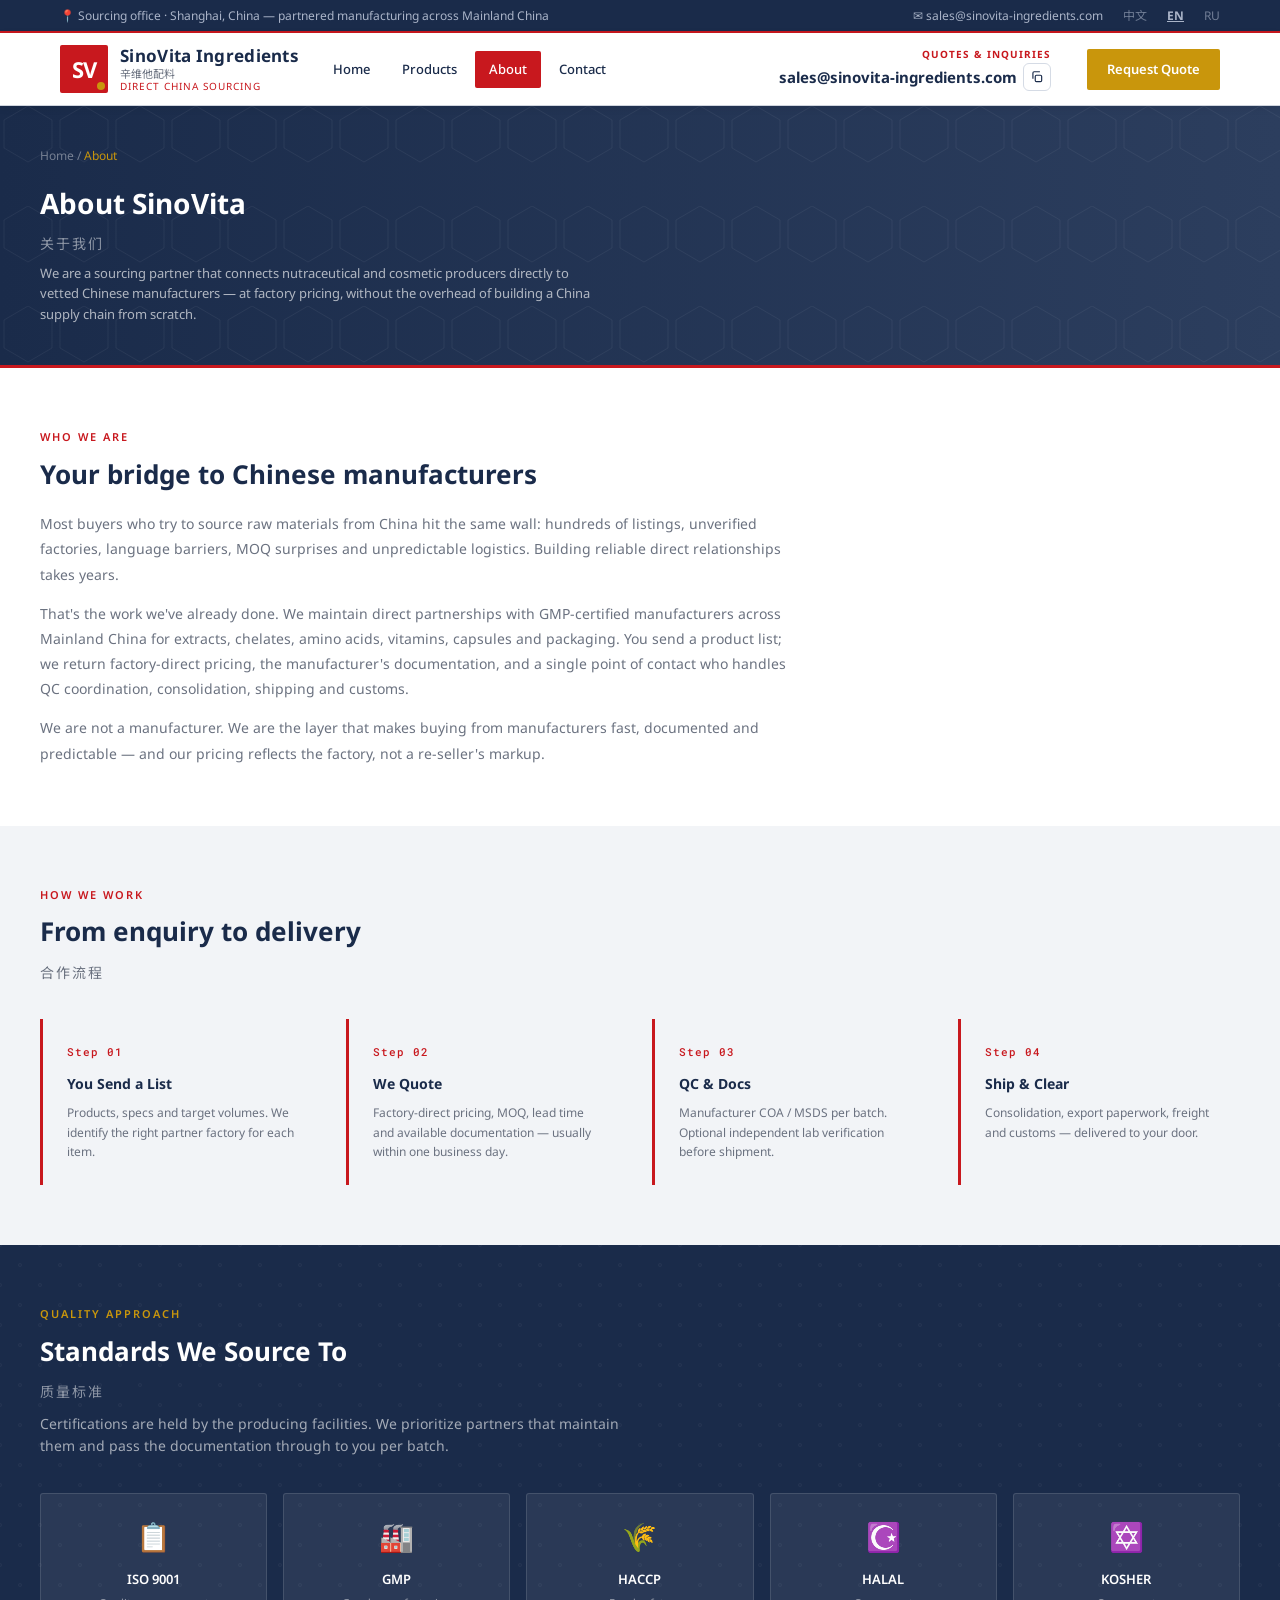
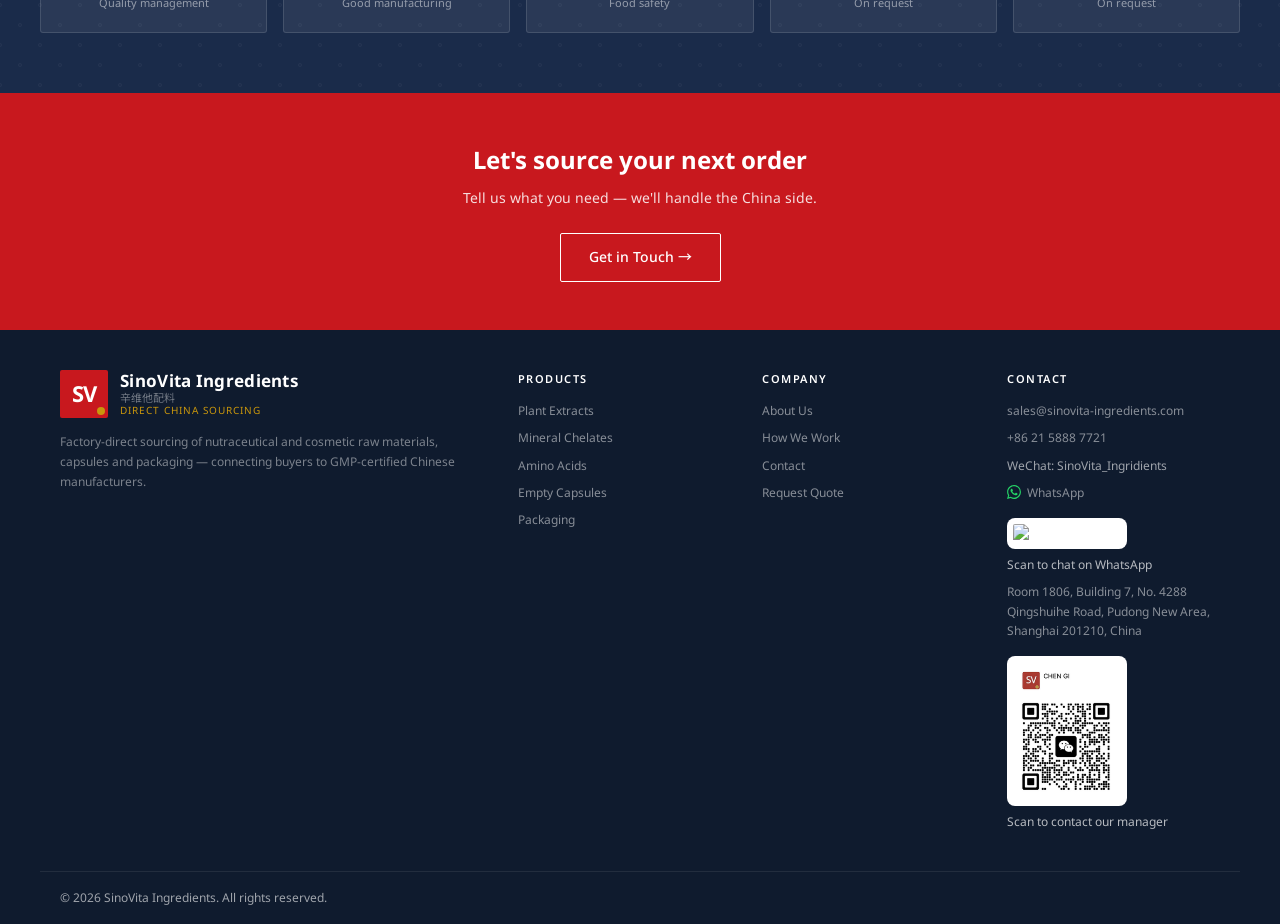
==== commit 6e5d8d2b: "Cloudflare Pages: форма заявки → /api/lead (KV + Telegram), бот на трёх языках, почта в шапке, кнопк" ====
--- a/about.html
+++ b/about.html
@@ -5,7 +5,9 @@
 <meta name="viewport" content="width=device-width, initial-scale=1.0">
 <title>About — SinoVita Ingredients | Direct China Sourcing Partner</title>
 <meta name="description" content="Who we are: a sourcing partner connecting nutraceutical and cosmetic brands directly to GMP-certified Chinese manufacturers.">
+<link rel="icon" href="favicon.svg" type="image/svg+xml">
 <link rel="stylesheet" href="style.css">
+<script>window.YM_ID=113603622;(function(m,e,t,r,i,k,a){m[i]=m[i]||function(){(m[i].a=m[i].a||[]).push(arguments)};m[i].l=1*new Date();for(var j=0;j<document.scripts.length;j++){if(document.scripts[j].src===r)return}k=e.createElement(t),a=e.getElementsByTagName(t)[0],k.async=1,k.src=r,a.parentNode.insertBefore(k,a)})(window,document,"script","https://mc.yandex.ru/metrika/tag.js","ym");ym(113603622,"init",{clickmap:true,trackLinks:true,accurateTrackBounce:true,webvisor:true});</script>
 </head>
 <body>
 
@@ -16,6 +18,7 @@
     <div class="topbar-right">
       <a href="mailto:sales@sinovita-ingredients.com">✉ sales@sinovita-ingredients.com</a>
       <a href="?lang=zh" class="lang-btn" data-lang="zh">中文</a><a href="?lang=en" class="lang-btn" data-lang="en">EN</a>
+      <a href="?lang=ru" class="lang-btn" data-lang="ru">RU</a>
     </div>
   </div>
 </div>
@@ -37,6 +40,7 @@
       <a href="about.html" class="active" data-i18n="nav-about">About</a>
       <a href="contact.html" data-i18n="nav-contact">Contact</a>
     </nav>
+    <div class="header-mail"><span class="hm-label" data-i18n="hdr-mail-label">Quotes &amp; inquiries</span><span class="hm-row"><a href="mailto:sales@sinovita-ingredients.com" class="hm-addr">sales@sinovita-ingredients.com</a><button type="button" class="hm-copy" data-copy="sales@sinovita-ingredients.com" aria-label="Copy email"><svg viewBox="0 0 24 24" width="14" height="14" fill="none" stroke="currentColor" stroke-width="2"><rect x="9" y="9" width="11" height="11" rx="2"/><path d="M5 15V5a2 2 0 0 1 2-2h10"/></svg></button></span></div>
     <a href="contact.html" class="header-cta" data-i18n="nav-cta">Request Quote</a>
   </div>
 </header>
@@ -193,5 +197,6 @@
 
 <script src="illustrations.js"></script>
 <script src="i18n.js"></script>
+<script src="site.js" defer></script>
 </body>
 </html>
--- a/style.css
+++ b/style.css
@@ -564,3 +564,14 @@
   .footer-main { grid-template-columns: 1fr; }
   .form-row-2 { grid-template-columns: 1fr; }
 }
+
+/* Почта для заявок в шапке (видна на всех страницах) */
+.header-mail{display:flex;flex-direction:column;align-items:flex-end;margin-left:auto;margin-right:16px;line-height:1.2}
+.header-mail .hm-label{font-size:10px;text-transform:uppercase;letter-spacing:1px;color:var(--red);font-weight:700}
+.header-mail .hm-row{display:flex;align-items:center;gap:6px;margin-top:3px}
+.header-mail .hm-addr{font-size:15px;font-weight:700;color:var(--navy);text-decoration:none}
+.header-mail .hm-addr:hover{color:var(--red)}
+.hm-copy{width:28px;height:28px;border-radius:6px;border:1px solid #d5dbe5;background:#fff;color:var(--navy);cursor:pointer;display:grid;place-items:center}
+.hm-copy:hover{border-color:var(--red);color:var(--red)}.hm-copy.ok{border-color:#2e9e6a;color:#2e9e6a}
+@media (max-width:1100px){.header-mail .hm-label{display:none}.header-mail .hm-addr{font-size:13px}}
+@media (max-width:760px){.header-mail{display:none}}
